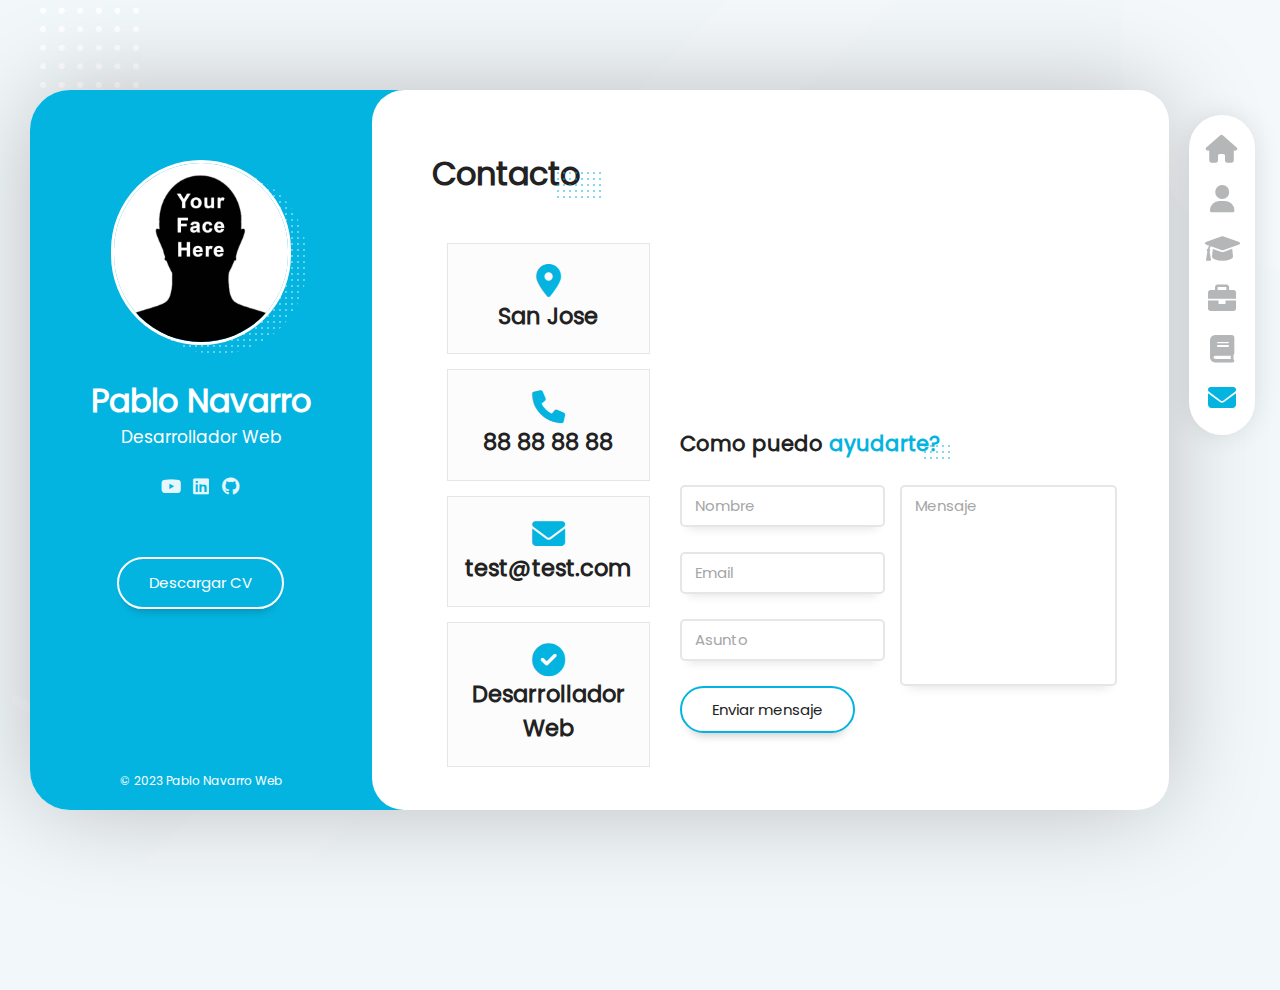
==== contacto.html @ 046e8d44 "upload" ====
<!DOCTYPE html>
<html lang="es">

<head>
    <meta charset="UTF-8">
    <meta name="viewport" content="width=device-width, initial-scale=1.0, maximum-scale=1">
    <link rel="stylesheet" href="assets/fonts/fontawesome-free-6.1.2-web/css/all.min.css">
    <link rel="stylesheet" href="assets/fonts/poppins/poppins.css">
    <link rel="stylesheet" href="assets/css/reset.css">
    <link rel="stylesheet" href="assets/css/scroll.css">
    <link rel="stylesheet" href="assets/css/styles.css">
    <link rel="stylesheet" href="assets/css/loader.css">
    <link rel="stylesheet" href="assets/css/responsive.css">
    <script src="assets/js/menu.js" defer></script>

    <script src="assets/js/map.js" defer></script>

    <title>Portafolio - Pablo Navarro</title>
</head>

<body>
    <div class="layout">
        <aside class="layout__aside">
            <section class="aside__user-info">

                <div class="user-info__general">
                    <div class="user-info__container-image">
                        <img src="assets/img/YourFace.jpg" class="user-info__image" alt="Foto de perfil de usuario">
                    </div>
                    <h2 class="user-info__name">Pablo Navarro</h2>
                    <h4 class="user-info__job">Desarrollador Web</h4>

                </div>

                <nav class="layout__menu">
                    <ul class="menu__list">
                        <li class="menu__option">
                            <a href="index.html" class="menu__link">
                                <i class="menu__icon fa-solid fa-house"></i>
                                <span class="menu__overlay">Home</span>
                            </a>
                        </li>
                        <li class="menu__option">
                            <a href="sobre-mi.html" class="menu__link ">
                                <i class="menu__icon fa-solid fa-user"></i>
                                <span class="menu__overlay">Sobre mi</span>
                            </a>
                        </li>
                        <li class="menu__option">
                            <a href="curriculum.html" class="menu__link">
                                <i class="menu__icon fa-solid fa-graduation-cap"></i>
                                <span class="menu__overlay">Curriculum</span>
                            </a>
                        </li>
                        <li class="menu__option">
                            <a href="portafolio.html" class="menu__link">
                                <i class="menu__icon fa-solid fa-briefcase"></i>
                                <span class="menu__overlay">Portafolio</span>
                            </a>
                        </li>
                        <li class="menu__option">
                            <a href="blog.html" class="menu__link ">
                                <i class="menu__icon fa-solid fa-book"></i>
                                <span class="menu__overlay">Blog</span>
                            </a>
                        </li>
                        <li class="menu__option">
                            <a href="contacto.html" class="menu__link menu__link--active">
                                <i class="menu__icon fa-solid fa-envelope"></i>
                                <span class="menu__overlay">Contacto</span>
                            </a>
                        </li>
                    </ul>

                </nav>

                <div class="user-info__links">
                    <ul class="links__social">
                        <li class="social__option">
                            <a href="#" class="social__link">
                                <i class="social__icono fa-brands fa-youtube"></i>
                            </a>
                        </li>
                        <li class="social__option">
                            <a href="#" class="social__link">
                                <i class="social__icono fa-brands fa-linkedin"></i>
                            </a>
                        </li>
                        <li class="social__option">
                            <a href="#" class="social__link">
                                <i class="social__icono fa-brands fa-github"></i>
                            </a>
                        </li>
                    </ul>
                </div>
                <div class="user-info__buttons">
                    <a href="#" class="user-info__btn">Descargar CV</a>
                </div>
                <footer class="user-info__footer">
                    &copy; 2023 Pablo Navarro Web
                </footer>

            </section>
        </aside>
        <div class="layout__menu-toggle">
            <i class="menu-toggle__icon fa-solid fa-bars"></i>
            <i class="menu-toggle__icon fa-solid fa-xmark"></i>
        </div>
        <main class="layout__content">
            <section class="content__page content__contact">
                <header class="contact__header">
                    <h1 class="contact__title">Contacto</h1>
                </header>

                <div class="contact__container">
                    <section class="contact__info">
                        <div class="contact__data">
                            <i class="contact__icon fa-solid fa-location-dot"></i>
                            <h2 class="contact__subtitle">San Jose</h2>
                        </div>
                        <div class="contact__data">
                            <i class="contact__icon fa-solid fa-phone"></i>
                            <h2 class="contact__subtitle">88 88 88 88</h2>
                        </div>
                        <div class="contact__data">
                            <i class="contact__icon fa-solid fa-envelope"></i>
                            <h2 class="contact__subtitle">test@test.com</h2>
                        </div>
                        <div class="contact__data">
                            <i class="contact__icon fa-solid fa-circle-check"></i>
                            <h2 class="contact__subtitle">Desarrollador Web</h2>
                        </div>
                    </section>
                    <section class="contact__form-box">
                        <div class="contact__map" id="loading-iframe-map">
                            <span class="loader"></span>
                        </div>
                        <header class="contact__form-header">
                            <h3 class="form-header__title">Como puedo <span class="subtitle__color">ayudarte?</span>
                            </h3>
                        </header>
                        <form class="contact__form">
                            <div class="form__container">
                                <section class="form__left">
                                    <div class="form__group">
                                        <input type="text" class="form__input" name="name" placeholder="Nombre">
                                        <label class="form__label" for="name">Nombre</label>
                                    </div>
                                    <div class="form__group">
                                        <input type="email" class="form__input" name="email" placeholder="Email">
                                        <label class="form__label" for="email">Email</label>
                                    </div>
                                    <div class="form__group">
                                        <input type="text" class="form__input" name="subject" placeholder="Subject">
                                        <label class="form__label" for="subject">Asunto</label>
                                    </div>
                                </section>
                                <section class="form__right">
                                    <div class="form__group form__group--textarea">
                                        <textarea class="form__input form__input--textarea" name="message"
                                            placeholder="Mensaje"></textarea>
                                        <label class="form__label" for="message">Mensaje</label>
                                    </div>
                                </section>
                            </div>
                            <input type="submit" class="form__button" value="Enviar mensaje">
                        </form>
                    </section>
                </div>
            </section>
        </main>

    </div>
</body>

</html>
---- assets/fonts/poppins/poppins.css ----
@font-face {
    font-family: "Poppins";
    src: url("./Poppins-Regular.ttf") format("truetype");
    font-weight: 400;
    font-style: normal;
}
---- assets/css/scroll.css ----
:root {
  --color-scrollbar: #d3d3d3;
  --color-background-scrollbar: #eee;
}
/*Chrome*/
.content__page::-webkit-scrollbar {
  width: 25px;
  background: transparent;
}
.content__page::-webkit-scrollbar-thumb {
  border: 10px solid transparent;
  box-shadow: none;
  border-radius: 40px;
}
.content__page:hover::-webkit-scrollbar-thumb {
  box-shadow: inset 0 0 0 10px var(--color-scrollbar);
}
.content__page:hover::-webkit-scrollbar-thumb:hover {
  border: 8px solid transparent;
  box-shadow: inset 0 0 0 10px var(--color-secondary);
}
.content__page::-webkit-scrollbar-track {
  background-color: transparent;
  margin: 40px 0;
}
/*Chrome lateral*/

.layout__aside::-webkit-scrollbar {
  width: 25px;
  background: var(--color-secondary);
}
.layout__aside::-webkit-scrollbar-thumb {
  border: 10px solid transparent;
  box-shadow: none;
  border-radius: 40px;
}
.layout__aside:hover::-webkit-scrollbar-thumb {
  box-shadow: inset 0 0 0 10px var(--color-principal);
}
.layout__aside:hover::-webkit-scrollbar-thumb:hover {
  border: 8px solid transparent;
  box-shadow: inset 0 0 0 10px var(--color-principal);
}
.layout__aside::-webkit-scrollbar-track {
  background-color: transparent;
  margin: 40px 0;
}

/*Firefox o Moz*/
.content__page {
  scrollbar-width: thin;
  scrollbar-color: var(--color-scrollbar) transparent;
}
.layout__aside {
  scrollbar-width: thin;
  scrollbar-color: var(--color-scrollbar) var(--color-secondary);
}
---- assets/css/styles.css ----
/*Variables*/
:root {
  --color-principal: #ffffff;
  --color-secondary: #04b4e0;
  --color-background: #f2f7f9;
  --color-transparent: transparent;
  --color-icon: #b5b6b7;
  --color-subtitle: #888;
  --color-title: #222222;
  --color-text: #555;
  --color-border-reviews: #e5e6e7;
  --color-company: #a5a6a7;
  --color-background-certificate: #f5f5f5;
  --color-background-contact: #fcfcfc;
}

/*Generales*/
html {
  font-size: 62.5%; /*=10px*/
}

body {
  width: 100%;
  height: 100%;
  font-family: "Poppins", Helvetica, sans-serif;
  font-size: 1.5rem;
  background-color: var(--color-background);
  color: var(--color-text);
  overflow: hidden;
}
h1,
h2,
h3,
h4,
h5,
h6 {
  color: var(--color-title);
}
body {
  background-image: url(../img/fondo.png);
  background-size: cover;
  background-repeat: no-repeat;
  background-position: -20px -128px;
}

/*Estructura principal*/

.layout {
  position: relative;
  min-width: 1290px;
  width: 75%;
  height: 80vh;
  min-height: 80vh;
  margin: 10vh auto; /*10 arriba y abajo, 20+80 = 100*/
  display: grid;
  grid-template-areas: "aside content";
  grid-template-columns: 30% 70%;
  border-radius: 4rem;
  box-shadow: 0 0 100px -5px rgb(0, 0, 0, 0.25);
}
.layout__aside {
  grid-area: aside;
  border-radius: 4rem 0 0 4rem;
  overflow: auto;
  overflow-x: hidden;
}
.aside__user-info {
  display: flex;
  flex-direction: column;
  align-items: center;
  text-align: center;
  min-height: 100%;
  min-width: 30rem;
  background-color: var(--color-secondary);
  color: var(--color-principal);
}
.user-info__container-image {
  position: relative;
  display: inline-block;
  width: 18rem;
  margin-top: 7rem;
  z-index: 1;
}

.user-info__image {
  width: 100%;
  background-color: var(--color-principal);
  border: 3px solid var(--color-principal);
  border-radius: 20rem;
}

.user-info__container-image::after {
  content: "";
  position: absolute;
  top: 5%;
  left: 9%;
  z-index: -1;
  width: 100%;
  height: 100%;
  background-image: -webkit-repeating-radial-gradient(
    center center,
    #ffff,
    #ffff 1px,
    transparent 0px,
    transparent 100%
  );
  background-size: 0.6rem 0.6rem;
  opacity: 0.4;
  border-radius: 30rem;
}

.user-info__name {
  margin-top: 2.6rem;
  font-size: 3.2rem;
  font-weight: bold;
  color: var(--color-principal);
}
.user-info__job {
  font-size: 1.7rem;
  font-weight: 200;
  color: var(--color-principal);
}

.user-info__links {
  margin-bottom: 3.6rem;
}
.links__social {
  margin-top: 2rem;
  text-align: center;
  display: flex;
  flex-direction: row;
}
.social__option {
  height: 3rem;
  width: 3rem;
  font-size: 1.8rem;
  line-height: 3.2rem;
  opacity: 0.9;
  border-radius: 3rem;
  transition: all 300ms ease-in-out;
}
.social__option:hover {
  opacity: 1;
  background-color: rgba(255, 255, 255, 0.2);
}

.user-info__buttons {
  margin-top: 2rem;
  margin-bottom: 4rem;
}
.user-info__btn {
  padding: 3rem;
  padding-top: 1.3rem;
  padding-bottom: 1.3rem;
  border: 2px solid var(--color-principal);
  border-radius: 3.2rem;
  color: var(--color-principal);
  box-shadow: 0 10px 10px -8px rgba(0, 0, 0, 0.22);
  transition: all 300ms ease-in-out;
}
.user-info__btn:hover {
  background-color: var(--color-principal);
  color: var(--color-secondary);
}
.user-info__footer {
  position: absolute;
  bottom: 2rem;
  font-size: 1.2rem;
}

.layout__content {
  grid-area: content;
  height: 100%;
  min-height: 100%;
  background-color: var(--color-secondary);
  border-radius: 0 10rem 10rem 0;
}
.content__page {
  min-height: 100%;
  background-color: var(--color-principal);
  border-radius: 3.2rem;
  display: flex;
  flex-direction: column;
  align-items: center;
  justify-content: center;
}
.page__name {
  font-size: 6rem;
  margin-bottom: 1rem;
}
.page__job {
  font-size: 2.1rem;
  font-weight: lighter;
  color: var(--color-subtitle);
}
.layout__menu {
  display: block;
  position: absolute;
  top: 0;
  right: -10.5rem;
  min-width: 11rem;
  background-color: var(--color-transparent);
}
.menu__list {
  position: relative;
  display: flex;
  flex-direction: column;
  justify-content: space-between;
  align-items: center;
  width: 60%;
  min-height: 32rem;
  padding: 2rem 0;
  margin: 2.5rem;
  background-color: var(--color-principal);
  box-shadow: 0 0 3rem -0.5rem rgba(0, 0, 0, 0.15);
  border-radius: 6rem;
}
.menu__option {
  display: block;
  width: 100%;
  text-align: center;
}
.menu__icon {
  color: var(--color-icon);
  font-size: 2.8rem;
  transition: all 300ms ease-in-out;
}
.menu__option:hover .menu__icon,
.menu__link--active .menu__icon {
  color: var(--color-secondary);
}

.menu__overlay {
  position: absolute;
  right: 0;
  margin-top: -3rem;
  display: block;
  opacity: 0;
  padding: 0.5rem 1rem;
  color: var(--color-principal);
  background-color: var(--color-secondary);
  white-space: nowrap;
  transition: all 300ms ease-in-out;
}
.menu__option:hover .menu__overlay {
  opacity: 1;
  right: 100%;
}
/*Generales sobre mi y otras paginas*/
.content__about,
.content__resume,
.content__portfolio,
.content__blog,
.content__contact {
  display: block;
  height: 100%;
  min-height: 100%;
  padding: 6rem;
  padding-right: 3rem;
  overflow: auto;
}
.about__header,
.resume__header,
.portfolio__header,
.blog__header,
.contact__header {
  display: inline-block;
  margin-bottom: 4.5rem;
}
.about__title,
.resume__title,
.portfolio__title,
.blog__title,
.contact__title {
  font-size: 3.2rem;
  position: relative;
}
.about__title::after,
.resume__title::after,
.portfolio__title::after,
.blog__title::after,
.contact__title::after {
  content: "";
  position: absolute;
  top: 2rem;
  right: -2.5rem;
  width: 5rem;
  height: 3rem;
  background-image: -webkit-radial-gradient(
    center center,
    var(--color-secondary),
    var(--color-secondary) 1px,
    transparent 0px,
    transparent 100%
  );
  background-size: 6px 6px;
  opacity: 50%;
}

.title__color,
.subtitle__color {
  color: var(--color-secondary);
}
/*Info personal*/
.about__personal-info {
  display: flex;
  flex-direction: row;
  width: 100%;
  margin-bottom: 5rem;
}
.personal-info__bio {
  flex-basis: 56%;
}
.personal-info__description {
  font-size: 1.5rem;
  line-height: 2.4rem;
}

.personal-info__data {
  flex-basis: 44%;
  padding: 0 1.5rem;
}
.personal-info__option {
  margin-bottom: 1rem;
}
.personal-info__title {
  margin-right: 0.5rem;
  color: var(--color-secondary);
  font-weight: 600;
}

/*Estilos compartidos de about*/
.about__services,
.about__reviews,
.about__clients,
.about__prices,
.about__extra {
  width: 100%;
  margin-bottom: 3rem;
}

.services__header,
.reviews__header,
.clients__header,
.prices__header,
.extra__header,
.resume__subheader,
.form-header__title {
  display: inline-block;
  padding-right: 1.2rem;
  margin-bottom: 2.5rem;
  position: relative;
}
.services__title,
.reviews__title,
.clients__title,
.prices__title,
.extra__title,
.resume__subtitle,
.form-header__title {
  font-size: 2.1rem;
}

.services__title::after,
.reviews__title::after,
.clients__title::after,
.prices__title::after,
.extra__title::after,
.resume__subtitle::after,
.form-header__title::after {
  content: "";
  position: absolute;
  top: 1.5rem;
  right: 0;
  width: 3rem;
  height: 2rem;
  background-image: -webkit-radial-gradient(
    center center,
    var(--color-secondary),
    var(--color-secondary) 1px,
    transparent 0px,
    transparent 100%
  );
  background-size: 6px 6px;
  opacity: 0.5;
}
.services__container {
  width: 100%;
  display: flex;
  flex-direction: row;
  flex-wrap: wrap;
}
.services__service {
  flex-basis: calc(50% - 3rem);
  margin-right: 3rem;
  margin-bottom: 2.5rem;
}

.service__real-icon {
  color: var(--color-secondary);
  font-size: 3.8rem;
}
.service__title {
  font-size: 1.8rem;
  margin: 0.5rem 0;
}
.service__description {
  font-size: 1.4rem;
  text-align: justify;
}
/*Reviews*/
.reviews__container {
  width: 100%;
  display: flex;
  flex-direction: row;
  flex-wrap: wrap;
}
.reviews__review {
  flex-basis: calc(50% - 2.5rem);
  border: 2px solid var(--color-border-reviews);
  border-radius: 2rem;
  padding-top: 0;
  padding-right: 2.5rem;
  padding-left: 2.5rem;
  padding-bottom: 1.5rem;
  margin-right: 2.5rem;
  margin-top: 4.5rem;
  margin-bottom: 1rem;
}
.review__img-container {
  width: 100%;
}
.review__image {
  max-width: 9rem;
  max-height: 9rem;
  border-radius: 9rem;
  margin: 0 auto;
  margin-top: -4.5rem;
  margin-bottom: 2rem;
  box-shadow: 0px 10px 10px -8px rgba(0, 0, 0, 0.22);
}
.review__description {
  margin-bottom: 1rem;
}
.review__text {
  font-size: 1.5rem;
  line-height: 2.4rem;
}
.review__author {
  display: flex;
  flex-direction: row;
  margin-top: 2rem;
  justify-content: space-between;
}
.review__name {
  margin-bottom: 0.5rem;
  font-size: 1.5rem;
}
.review__company {
  color: var(--color-company);
  font-weight: 300;
  font-size: 1.3rem;
}
.review__icon {
  font-size: 4rem;
  opacity: 0.5;
  color: var(--color-secondary);
}

/*Clientes*/
.about__clients {
  width: 100%;
  margin-bottom: 2rem;
}
.clients__header {
  margin-bottom: 3rem;
}
.clients__container {
  display: flex;
  flex-direction: row;
  justify-content: space-between;
}
.clients__link {
  display: block;
  width: 100%;
  opacity: 0.7;
  transform: all 300ms linear;
}
.clients__link:hover {
  opacity: 1;
}

.clients__image {
  width: 14.5rem;
  padding: 1.5rem;
  margin-bottom: 1.5rem;
}
/*Precios*/

.prices__container {
  margin-bottom: 5rem;
  display: flex;
  flex-direction: row;
}
.prices__box {
  flex-basis: 50%;
  height: 100%;
  margin-right: 3rem;
  padding: 3rem;
  border: 2px solid var(--color-border-reviews);
  text-align: center;
  border-radius: 1.5rem;
  transition: all 300ms ease-in-out;
}
.prices__box:last-of-type {
  margin-right: 0rem;
}

.prices__box:hover,
.extra__info:hover {
  box-shadow: 0 18px 24px -5px rgba(0, 0, 0, 0.15);
  transform: translateY(-1rem);
}
.prices__subtitle {
  margin-bottom: 3rem;
}
.prices__text {
  position: relative;
  display: inline-block;
}
.prices__box:hover .prices__text::after {
  content: "";
  position: absolute;
  left: 0;
  right: 0;
  bottom: -0.3rem;
  height: 0.2rem;
  background-color: var(--color-secondary);
}
.prices__price {
  padding-bottom: 1rem;
}
.prices__number {
  display: block;
  font-size: 4.2rem;
  line-height: 1;
  color: var(--color-title);
}
.prices__advice {
  display: block;
  color: var(--color-subtitle);
}
.prices__buy {
  padding-top: 2.5rem;
  padding-bottom: 3rem;
}
.prices__btn {
  display: inline-block;
  padding: 1.2rem 3.1rem;
  border: 2px solid var(--color-border-reviews);
  box-shadow: 0 10px 10px -8px var(--color-border-reviews);
  border-radius: 3rem;
}
.prices__btn:hover {
  border: 2px solid var(--color-secondary);
  background-color: var(--color-secondary);
  color: var(--color-principal);
}
.prices__reward {
  font-size: 1.4rem;
  padding: 0.6rem 0;
}
/*extra*/
.extra__container {
  width: 100%;
  margin-bottom: 1.5rem;
  display: flex;
  flex-direction: row;
  justify-content: space-between;
  flex-wrap: wrap;
}
.extra__info {
  flex-basis: 30%;
  padding: 2.5rem 1rem;
  border: 2px solid var(--color-border-reviews);
  border-radius: 1rem;
  text-align: center;
  transition: all 300ms ease-in-out;
}
.extra__info:hover {
  transform: translateY(-0.5rem);
}
.extra__icon {
  font-size: 3.3rem;
  color: var(--color-secondary);
  margin-bottom: 1rem;
}
.extra__subtitle {
  font-size: 1.5rem;
  margin: 1.5rem;
}
.extra__quantity {
  display: block;
  margin: 1.5rem 1rem;
  margin-bottom: 0;
  font-size: 3rem;
  line-height: 5rem;
  color: var(--color-subtitle);
}
/*Curriculum*/
.resume__container {
  display: flex;
  flex-direction: row;
}
.resume__left {
  flex-basis: 58%;
  margin-right: 1.5rem;
}
.resume__timelines {
  margin-bottom: 5rem;
}
.timelines__timeline {
  position: relative;
  width: 100%;
  margin-bottom: 1.5rem;
  display: flex;
  flex-direction: row;
}
.timeline__header {
  flex-basis: 30%;
  text-align: right;
  padding-right: 2.5rem;
}
.timeline__year {
  margin: 0.3rem 0;
  line-height: 1.9rem;
  font-size: 1.4rem;
}
.timeline__company {
  display: block;
  font-size: 1.3rem;
  font-weight: lighter;
  color: var(--color-company);
}
.timeline__description {
  width: 70%;
  padding-left: 2.5rem;
  padding-right: 1.5rem;
}
.timeline__title {
  font-size: 1.6rem;
  margin-bottom: 0.3rem;
}
.timeline__text {
  font-size: 1.4rem;
  margin-bottom: 1rem;
}
.timeline__divider {
  position: absolute;
  left: 30%;
  top: 0;
  bottom: -1.8rem;
  width: 1px;
  height: auto;
  background-color: var(--color-background-scrollbar);
}
.timeline__divider::before {
  content: "";
  position: absolute;
  margin-top: 0.4rem;
  margin-left: -0.8rem;
  opacity: 0.25;
  width: 1.7rem;
  height: 1.7rem;
  background-color: var(--color-secondary);
  border-radius: 10rem;
}
.timeline__divider::after {
  content: "";
  position: absolute;
  margin-top: 0.8rem;
  margin-left: -0.4rem;
  opacity: 1;
  width: 0.9rem;
  height: 0.9rem;
  background-color: var(--color-principal);
  border: 2px solid var(--color-secondary);
  border-radius: 10rem;
}

.resume__right {
  flex-basis: 41%;
  padding: 0 1.5rem;
}
.resume__skills {
  width: 100%;
  margin-bottom: 3rem;
}
.skills__title {
  display: flex;
  justify-content: space-between;
}
.skills__text {
  font-size: 1.3rem;
  line-height: 1.4rem;
  margin-bottom: 0.4rem;
}
.skills__number {
  font-size: 1.1rem;
  line-height: 1.4rem;
  margin-bottom: 0.4rem;
  color: var(--color-subtitle);
}
.skills__progressbar {
  height: 1rem;
  background-color: var(--color-principal);
  border: 1px solid var(--color-secondary);
  border-radius: 1rem;
  margin-bottom: 1.5rem;
}

.skills__percentage {
  height: 0.8rem;
  background-color: var(--color-secondary);
  border: 2px solid var(--color-principal);
  border-radius: 1rem;
}
.skills__percentage--p1 {
  width: 90%;
}
.skills__percentage--p2 {
  width: 70%;
}
.skills__percentage--p3 {
  width: 60%;
}
.skills__percentage--p4 {
  width: 80%;
}
.skills__percentage--p5 {
  width: 90%;
}
.skills__percentage--p6 {
  width: 70%;
}
.skills__percentage--p7 {
  width: 60%;
}
.skills__percentage--p8 {
  width: 80%;
}
.knowledges__list {
  display: flex;
  flex-direction: flex;
  flex-wrap: wrap;
}
.knowledges__option {
  padding: 0.4rem 1rem;
  margin: 0.3rem;
  font-size: 1.3rem;
  background-color: var(--color-secondary);
  border-radius: 0.3rem;
  color: var(--color-principal);
}
.certificates__container {
  display: flex;
  flex-direction: row;
  flex-wrap: wrap;
  gap: 3rem;
}
.certificates__certificate {
  flex-basis: calc(50% - 1.5rem);
  border: 2px solid var(--color-border-reviews);
  border-radius: 0.8rem;
  display: flex;
  flex-direction: row;
}
.certificate__logo {
  width: 15rem;
  height: 100%;
  padding: 2.5rem;
  background-color: var(--color-background-certificate);
  display: flex;
  justify-content: center;
  align-items: center;
}
.certificate__image {
  width: 100%;
}
.certificate__content {
  padding: 2rem 2.5rem;
}
.certificate__title {
  font-size: 1.6rem;
  margin-bottom: 0.5rem;
}
.certificate__id {
  display: block;
  margin-bottom: 0.3rem;
  font-size: 1.8rem;
  color: var(--color-subtitle);
}
.certificate__date {
  font-size: 1rem;
  color: var(--color-subtitle);
  opacity: 0.7;
}
/*Portfolio*/
.portfolio__navbar {
  margin-bottom: 3rem;
}
.portfolio__menu {
  display: flex;
  flex-direction: row;
  flex-wrap: wrap;
  gap: 1.5rem;
}
.portfolio__option {
  font-size: 1.3rem;
  opacity: 0.7;
}
.portfolio__option--active {
  opacity: 1;
}
.portfolio__link {
  cursor: pointer;
}
.portfolio__link:hover {
  color: var(--color-secondary);
  text-shadow: 0 0 1px rgba(0, 0, 0, 0.25);
}
.portfolio__gallery {
  display: flex;
  flex-direction: row;
  flex-wrap: wrap;
}
.gallery__item {
  position: relative;
  flex-basis: 33%;
  padding: 0.7rem;
}
.gallery__container-image {
  overflow: hidden;
}

.gallery__image {
  transition: all 300ms ease-in-out;
}
.gallery__item:hover .gallery__image {
  transform: scale(1.1);
}
.gallery__title {
  font-size: 1.6rem;
  padding: 1.5rem 0;
  font-weight: 900;
}
.gallery__icon {
  opacity: 0;
  position: absolute;
  top: 1.5rem;
  right: 1.5rem;
  width: 3rem;
  height: 3rem;
  font-size: 1.6rem;
  text-align: center;
  line-height: 3rem;
  background-color: var(--color-principal);
  color: var(--color-secondary);
  transition: all 450ms ease-in-out;
}
.gallery__category {
  opacity: 0;
  font-size: 1.1rem;
  position: absolute;
  top: 1.5rem;
  left: 1.5rem;
  padding: 0.2rem 0.7rem;
  background-color: var(--color-principal);
  color: var(--color-text);
  transition: all 450ms ease-in-out;
}
.gallery__item:hover .gallery__icon,
.gallery__item:hover .gallery__category {
  opacity: 1;
}
/*Blog*/
.blog__articles {
  display: flex;
  flex-direction: row;
  flex-wrap: wrap;
  margin-bottom: 2.5rem;
}
.articles__article {
  flex-basis: 50%;
  padding: 0 1.5rem;
  padding-bottom: 3.5rem;
}
.article__top {
  position: relative;
  overflow: hidden;
}
.article__category {
  position: absolute;
  top: 1rem;
  left: 1rem;
  padding: 0.1rem 0.7rem;
  line-height: 2rem;
  font-size: 1.1rem;
  background-color: var(--color-principal);
  color: var(--color-text);
  z-index: 3;
}
.article__mask {
  width: 100%;
  height: 18.5rem;
  overflow: hidden;
}
.article__image {
  display: block;
  transition: all 300ms ease-in-out;
  z-index: 1;
}
.article__top:hover .article__image {
  transform: scale(1.1);
}

.article__logo {
  transition: all 200ms ease-in-out;
  opacity: 0;
}

.article__icon {
  position: absolute;
  width: 4.4rem;
  font-size: 4.4rem;
  top: calc(50% - 2.2rem);
  left: calc(50% - 2.2rem);
  color: var(--color-principal);
  text-align: center;
}
.article__top:hover .article__logo {
  opacity: 1;
}

.article__bottom {
  margin: 0;
  padding: 2.1rem;
  padding-top: 1.5rem;
  border: 0.1rem solid var(--color-border-reviews);
  border-top: 0;
}
.article__date {
  display: block;
  font-size: 1.1rem;
  font-weight: 300;
  color: var(--color-subtitle);
}
.article__title {
  font-size: 1.8rem;
}
/*Contacto*/
.contact__container {
  display: flex;
  flex-direction: row;
}
.contact__info {
  flex-basis: 33%;
  padding: 0 1.5rem;
}
.contact__data {
  width: 100%;
  margin-bottom: 1.5rem;
  padding: 2rem 1rem;
  text-align: center;
  background-color: var(--color-background-contact);
  border: 1px solid var(--color-border-reviews);
}
.contact__icon {
  font-size: 3.3rem;
  color: var(--color-secondary);
}
.form-header__subtitle {
  font-size: 1.5rem;
  margin-top: 1rem;
}

.contact__form-box {
  flex-basis: 66%;
  padding: 0 1.5rem;
}
.form__container {
  display: flex;
  flex-direction: row;
}
.form__left {
  flex-basis: 47%;
  margin-right: 1.5rem;
}
.form__group {
  position: relative;
  margin-bottom: 2.5rem;
}
.form__input {
  position: relative;
  width: 100%;
  height: 4.2rem;
  display: block;
  font-size: 1.5rem;
  padding: 1rem 1.2rem;
  border: 0.2rem solid var(--color-border-reviews);
  border-radius: 0.5rem;
  outline: none;
  box-shadow: 0 1rem 1rem -8px rgba(0, 0, 0, 0.1);
  background: 0 0;
  background-color: transparent;
}
.form__input:focus {
  border: 0.2rem solid var(--color-secondary);
}
.form__label {
  position: absolute;
  top: 1rem;
  left: 1.5rem;
  color: var(--color-company);
  transition: all 300ms ease-in-out;
  pointer-events: none;
}
.form__input:focus ~ label,
.form__input:not(:placeholder-shown) ~ label {
  top: -2rem;
  left: 0;
  z-index: 1;
  font-size: 1.3rem;
  color: var(--color-secondary);
}
.form__input::-webkit-input-placeholder {
  color: transparent;
}
.form__input::-moz-placeholder {
  color: transparent;
}

.form__right {
  flex-basis: 50%;
  max-width: 50%;
  max-height: 100%;
}

.form__group--textarea {
  height: 100%;
}

.form__input--textarea {
  display: block;
  height: 100%;
  resize: none;
}
.form__button {
  cursor: pointer;
  padding: 1rem 3rem;
  font-size: 1.5rem;
  border: 0.2rem solid var(--color-secondary);
  color: var(--color-title);
  background-color: var(--color-principal);
  border-radius: 3rem;
  box-shadow: 0 1rem 1rem -8px rgba(0, 0, 0, 0.22);
  transition: all 300ms ease-in-out;
}
.form__button:hover {
  color: var(--color-principal);
  background-color: var(--color-secondary);
}
.contact__map {
  width: 100%;
  min-height: 15rem;
  margin-bottom: 3.5rem;
  overflow: hidden;
}
.contact__iframe {
  width: 100%;
  height: 14rem;
}
---- assets/css/loader.css ----
.loader {
  margin: 0 auto;
  margin-top: 20px;
  width: 48px;
  height: 48px;
  border: 5px solid var(--color-secondary);
  border-bottom-color: transparent;
  border-radius: 50%;
  display: block;
  box-sizing: border-box;
  animation: rotation 1s linear infinite;
}

@keyframes rotation {
  0% {
    transform: rotate(0deg);
  }
  100% {
    transform: rotate(360deg);
  }
}
---- assets/css/responsive.css ----
.layout__menu-toggle {
  display: none;
}

@media (max-width: 1490px) {
  body {
    padding: 0;
  }
  .layout {
    min-width: auto;
    width: 85%;
  }
}
@media (max-width: 1320px) {
  .layout {
    width: 89%;
    margin-left: 3rem;
  }
}
@media (max-width: 1160px) {
  .layout {
    width: 85%;
    margin-left: 4rem;
  }
  .certificates__certificate {
    flex-basis: 100%;
  }
}
@media (max-width: 1060px) {
  body {
    background-image: none;
    position: static;
  }
  .layout {
    width: 100%;
    height: 100%;
    min-height: 100%;
    margin: 0;
    border-radius: 0;
    grid-template-areas: "content";
    grid-template-columns: 100%;
    overflow-x: hidden;
  }
  .layout__content {
    height: 100%;
    width: 100%;
    border-radius: 0;
    background-color: transparent;
  }
  .layout__menu-toggle {
    z-index: 1000;
    display: block;
    position: absolute;
    right: 1rem;
    top: 1rem;
    font-size: 2.5rem;
    width: 4.8rem;
    height: 4.8rem;
    line-height: 4.8rem;
    text-align: center;
    background-color: var(--color-secondary);
    color: var(--color-principal);
    border-radius: 3rem;
    cursor: pointer;
    transition: all 500ms ease-in-out;
  }
  .menu-toggle__icon {
    color: var(--color-principal);
    display: block;
    position: absolute;
    top: 25%;
    left: 28%;
    transition: all 300ms ease-in-out;
  }

  .fa-bars {
    opacity: 1;
  }

  .fa-xmark {
    opacity: 0;
  }
  .layout__aside {
    z-index: 999;
    display: block;
    position: absolute;
    max-width: 33rem;
    top: 0;
    right: 0;
    bottom: 0;
    text-align: center;
    overflow: auto;
    border-radius: 0;
    transition: all 300ms ease-in-out;
    margin-right: -100%;
    opacity: 0;
  }
  .layout__aside--visible {
    width: 100%;
    margin-right: 0;
    opacity: 1;
  }
  .layout__aside--hidden {
    margin-right: -100%;
    opacity: 0;
  }

  .layout__menu {
    position: static;
    margin: 3rem 0;
  }
  .user-info__container-image {
    display: inline-block;
    width: 13rem;
    margin-top: 3rem;
  }
  .user-info__name {
    font-size: 3rem;
    margin-top: 0.5rem;
    margin-bottom: 1rem;
  }
  .menu__list {
    position: static;
    width: 100%;
    background-color: var(--color-secondary);
    box-shadow: none;
    margin-left: 0;
    padding: 0;
    min-height: auto;
  }
  .menu__link {
    text-decoration: none;
    display: block;
    padding: 1.2rem 0;
  }
  .menu__icon {
    display: none;
  }
  .menu__overlay {
    position: static;
    opacity: 0.7;
    margin-top: 0;
    padding: 0;
    box-shadow: none;
    font-size: 1.6rem;
  }
  .menu__link--active .menu__overlay {
    opacity: 1;
  }
  .links__social {
    margin-top: 0;
  }
  .user-info__footer {
    position: static;
    padding-bottom: 2rem;
  }

  .content__page {
    border-radius: 0;
    height: 100vh;
  }
}
@media (max-width: 800px) {
  .reviews__container {
    flex-direction: column;
  }
  .reviews__review {
    margin-top: 2rem;
    flex-basis: 100%;
  }
  .clients__container {
    flex-wrap: wrap;
    justify-content: space-around;
  }
  .prices__container {
    flex-direction: column;
  }
  .prices__box {
    flex-basis: 100%;
    margin: 0;
  }
  .prices__box:last-child {
    margin-top: 2rem;
  }
  .gallery__item {
    flex-basis: 50%;
  }
  .articles__article {
    flex-basis: 100%;
  }
}
@media (max-width: 585px) {
  .about__personal-info {
    flex-direction: column;
  }
  .personal-info__data {
    flex-basis: 100%;
    padding: 0;
    margin-top: 2rem;
  }
  .services__container {
    flex-direction: column;
    flex-wrap: wrap;
  }
  .services__service {
    flex-basis: 100%;
    margin-right: 0;
    margin-bottom: 3rem;
  }
  .resume__container {
    flex-direction: column;
  }
  .resume__right {
    flex-basis: 100%;
    padding: 0;
    margin-bottom: 3rem;
  }
  .extra__container {
    flex-direction: column;
    gap: 2rem;
  }
  .contact__container {
    flex-direction: column;
  }
}
@media (max-width: 480px) {
  .page__name {
    font-size: 4.8rem;
    line-height: 5.6rem;
    text-align: center;
  }
  .certificate__logo {
    width: 100%;
  }
  .gallery__item {
    flex-basis: 100%;
  }
  .form__container {
    flex-direction: column;
  }
  .form__left {
    flex-basis: 100%;
    margin-right: 0;
  }
  .form__right {
    flex-basis: 100%;
    max-width: 100%;
    max-height: 100%;
    margin-right: 0;
  }
  .form__button {
    margin: 0 auto;
  }
}
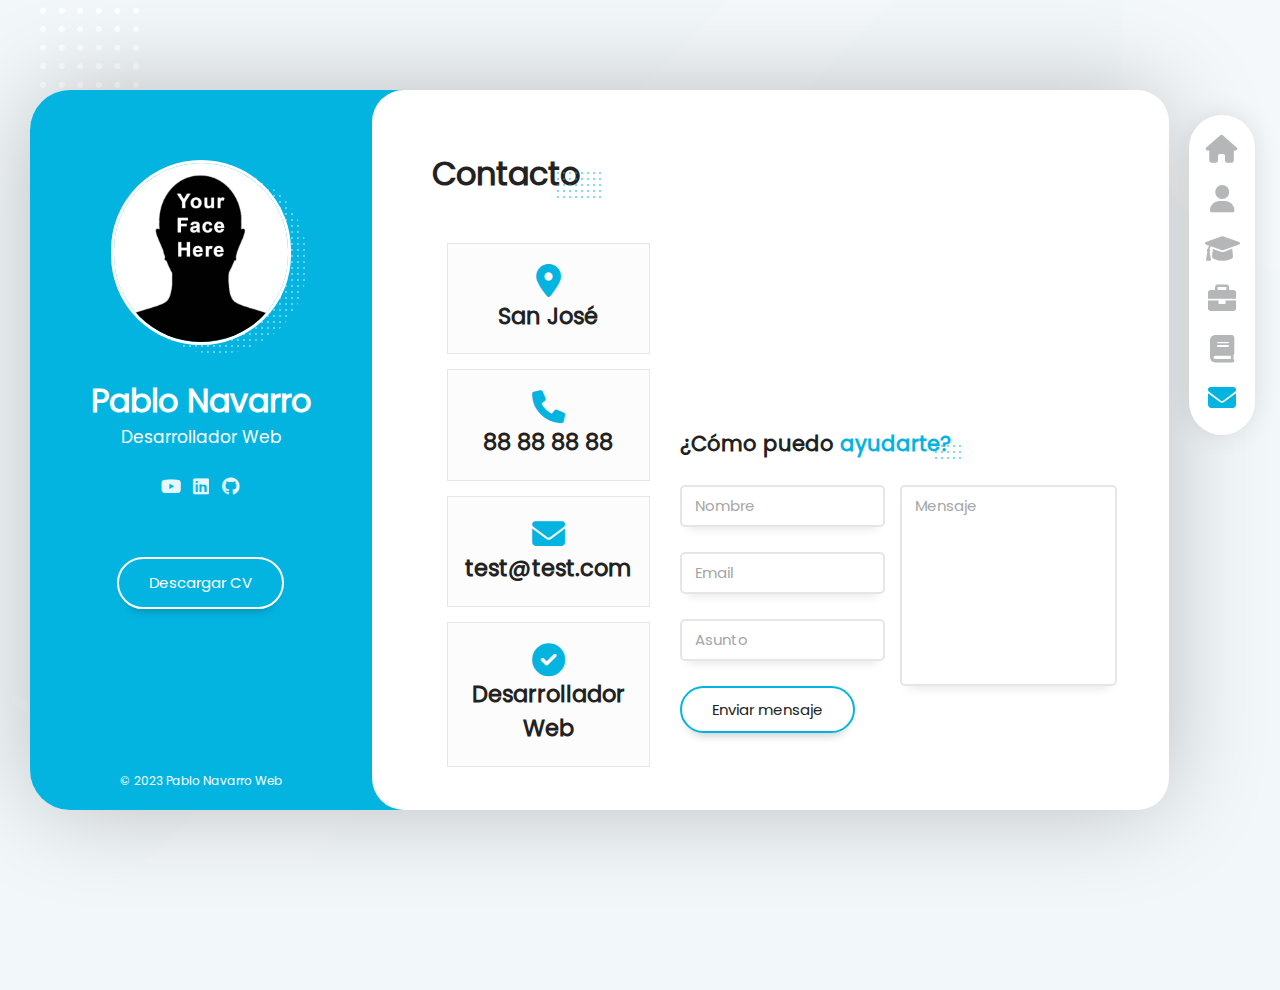
==== commit c67e8575: "correcciones" ====
--- a/contacto.html
+++ b/contacto.html
@@ -116,7 +116,7 @@
                     <section class="contact__info">
                         <div class="contact__data">
                             <i class="contact__icon fa-solid fa-location-dot"></i>
-                            <h2 class="contact__subtitle">San Jose</h2>
+                            <h2 class="contact__subtitle">San José</h2>
                         </div>
                         <div class="contact__data">
                             <i class="contact__icon fa-solid fa-phone"></i>
@@ -136,7 +136,7 @@
                             <span class="loader"></span>
                         </div>
                         <header class="contact__form-header">
-                            <h3 class="form-header__title">Como puedo <span class="subtitle__color">ayudarte?</span>
+                            <h3 class="form-header__title">¿Cómo puedo <span class="subtitle__color">ayudarte?</span>
                             </h3>
                         </header>
                         <form class="contact__form">
